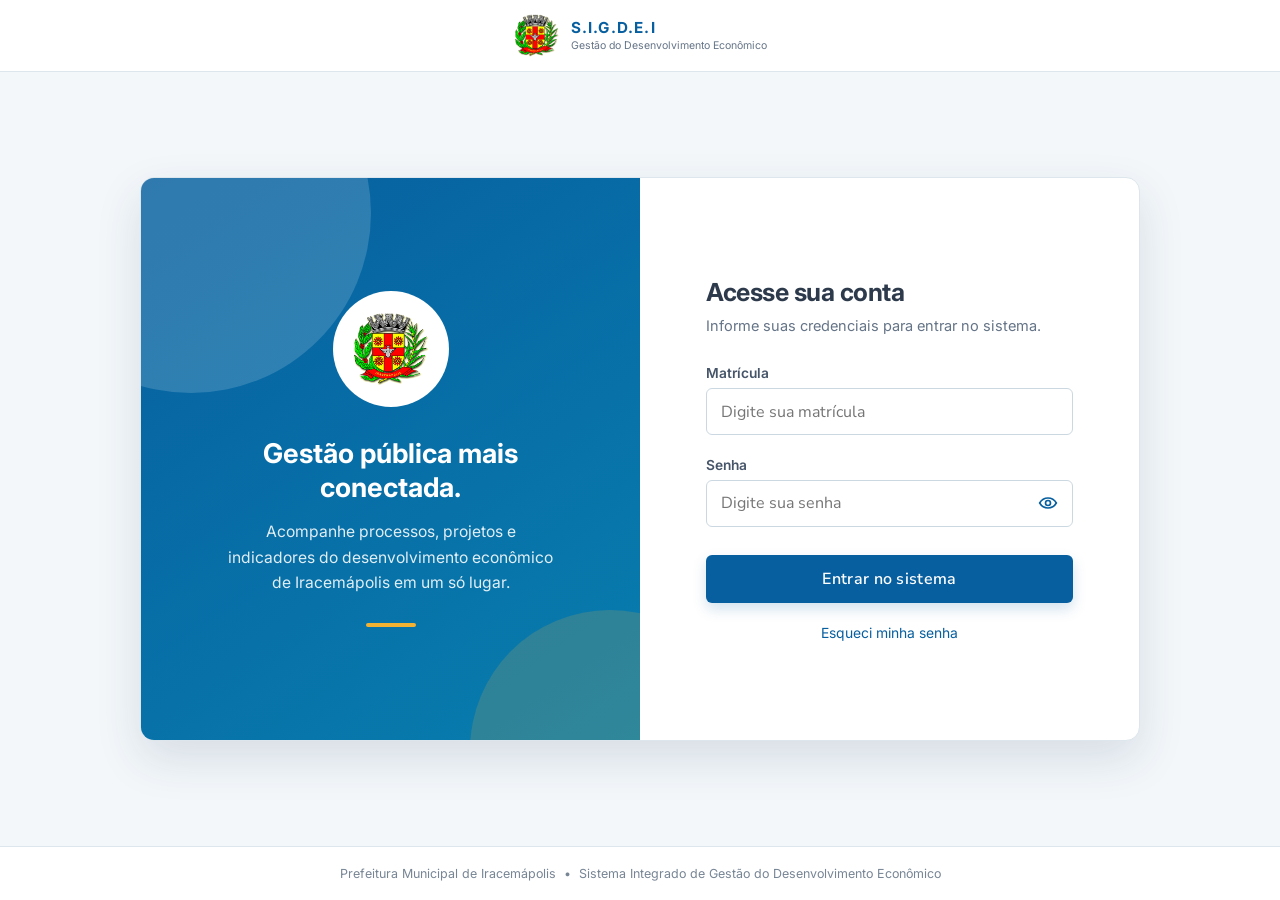
==== frontend/assistente.html @ 1ae90196 "Codigo Giovanna Upload referente a junção do código da Giovanna com o código já existente" ====
<!doctype html>
<html lang="pt-BR">
<head>
  <meta charset="utf-8">
  <meta name="viewport" content="width=device-width, initial-scale=1">
  <title>Assistente · SIGDEI</title>
  <link rel="stylesheet" href="assets/css/style.css">
  <style>
    body { background: #f3f6fa; color: #163b59; font-family: system-ui, sans-serif; }
    .assistant-page { max-width: 900px; margin: 0 auto; padding: 32px 24px 60px; }
    .assistant-heading { margin-bottom: 20px; }
    .assistant-heading h1 { margin: 0 0 8px; font-size: 28px; }
    .assistant-heading p { margin: 0; line-height: 1.5; }
    .assistant-status { display: block; margin: 16px 0; padding: 12px 14px; color: #31566f; background: #eaf2f7; border-radius: 9px; font-size: 14px; }
    .assistant-messages { display: grid; gap: 14px; min-height: 180px; margin: 18px 0; }
    .assistant-message { padding: 17px; background: #fff; border: 1px solid #d7e1e9; border-radius: 12px; white-space: pre-wrap; overflow-wrap: anywhere; }
    .assistant-message.user { margin-left: 10%; background: #e4f3ee; }
    .assistant-message strong { display: block; color: #0c776b; font-size: 12px; margin-bottom: 8px; }
    .assistant-sources { border-top: 1px solid #d7e1e9; margin-top: 13px; padding-top: 9px; font-size: 13px; color: #45637a; }
    .assistant-form { padding: 18px; background: #fff; border: 1px solid #d7e1e9; border-radius: 12px; }
    .assistant-form label { display: block; font-weight: 700; margin-bottom: 9px; }
    .assistant-form textarea { width: 100%; min-height: 90px; padding: 12px; border: 1px solid #b6c9d6; border-radius: 8px; font: inherit; resize: vertical; }
    .assistant-form button { display: block; margin: 12px 0 0 auto; padding: 10px 20px; border: 0; border-radius: 8px; color: white; background: #0c776b; font: inherit; font-weight: 700; cursor: pointer; }
    .assistant-form button:disabled { opacity: .55; cursor: wait; }
    .assistant-controls { display: flex; flex-wrap: wrap; gap: 12px; margin-bottom: 15px; }
    .assistant-controls label { margin: 0; }
    .assistant-controls select, .assistant-controls input { display: block; margin-top: 5px; padding: 9px; border: 1px solid #b6c9d6; border-radius: 8px; font: inherit; }
    .assistant-badges { display: flex; flex-wrap: wrap; gap: 8px; margin-top: 14px; }
    .assistant-badge { padding: 6px 10px; border-radius: 999px; color: #31566f; background: #eaf2f7; font-size: 13px; }
    [hidden] { display: none !important; }
  </style>
  <script src="assets/js/assistente.js" defer></script>
</head>
<body>
  <main class="assistant-page">
    <div class="assistant-heading">
      <h1>Assistente RAG</h1>
      <p>Faça uma pergunta em linguagem natural. A IA recupera automaticamente documentos e dados autorizados do SIGDEI antes de responder.</p>
      <div class="assistant-badges" aria-label="Fontes consultadas automaticamente">
        <span class="assistant-badge">Documentos</span>
        <span class="assistant-badge">Indicadores</span>
        <span class="assistant-badge">Projetos</span>
        <span id="assistant-strategic-badge" class="assistant-badge">IC-01 a IC-04</span>
      </div>
    </div>
    <span id="assistant-status" class="assistant-status" role="status">Verificando o RAG local…</span>
    <section id="assistant-messages" class="assistant-messages" aria-live="polite"></section>
    <form id="assistant-form" class="assistant-form">
      <div class="assistant-controls">
        <label for="assistant-start">Período dos dados — de
          <input id="assistant-start" type="date" required>
        </label>
        <label for="assistant-end">Até
          <input id="assistant-end" type="date" required>
        </label>
      </div>
      <label for="assistant-question">Sua pergunta</label>
      <textarea id="assistant-question" maxlength="2000" required placeholder="Ex.: Quantas empresas orientadas pelo SEBRAE chegaram ao crédito?"></textarea>
      <button id="assistant-send" type="submit">Perguntar</button>
    </form>
  </main>
</body>
</html>
---- frontend/assets/css/style.css ----
@import url('https://fonts.googleapis.com/css2?family=Inter:wght@300;400;500;600;700&family=Nunito+Sans:wght@400;500;600;700&display=swap');

:root {
    /* Paleta institucional SIGDEI */
    --bg-color: #f3f7fa;
    --surface-color: #075f9f;
    --primary-color: #075f9f;
    --primary-hover: #064a7d;
    --accent-color: #f4b233;
    --text-color: #ffffff;
    --text-muted: #dbeaf4;
    --ink-color: #26364a;
    --border-color: rgba(255, 255, 255, 0.18);
    
    --status-green: #10b981;
    --status-yellow: #f4b233;
    --status-red: #ef4444;
    --status-gray: #afa7a7;
    
    --shadow-sm: 0 1px 2px 0 rgba(0, 0, 0, 0.05);
    --shadow-md: 0 4px 6px -1px rgba(0, 0, 0, 0.1), 0 2px 4px -1px rgba(0, 0, 0, 0.06);
    --shadow-lg: 0 10px 15px -3px rgba(0, 0, 0, 0.1), 0 4px 6px -2px rgba(0, 0, 0, 0.05);
}

* {
    margin: 0;
    padding: 0;
    box-sizing: border-box;
    font-family: 'Inter', sans-serif;
}

body {
    background-color: #ffffff;
    color: var(--text-color);
    min-height: 100vh;
    display: flex;
    flex-direction: column;
    background-image: none;
}

/* Glassmorphism utility */
.glass {
    background: var(--surface-color);
    backdrop-filter: blur(12px);
    -webkit-backdrop-filter: blur(12px);
    border: 1px solid var(--border-color);
    border-radius: 16px;
    box-shadow: var(--shadow-lg);
}

/* Auth Pages */
.auth-container {
    display: flex;
    justify-content: center;
    align-items: center;
    flex: 1;
    padding: 2rem;
}

.auth-card {
    width: 100%;
    max-width: 400px;
    padding: 2.5rem;
    animation: slideUp 0.5s ease-out;
}

.auth-card h1 {
    font-size: 1.5rem;
    font-weight: 700;
    margin-bottom: 0.5rem;
    text-align: center;
}

.auth-card p {
    color: var(--text-muted);
    text-align: center;
    margin-bottom: 2rem;
    font-size: 0.875rem;
}

/* As áreas funcionais preservam o azul institucional; o entorno permanece branco. */
.app-container .main-content {
    background: #ffffff;
}

.app-container .glass {
    background: var(--surface-color);
}

.app-container .form-control {
    background: #064a7d !important;
    color: #ffffff !important;
    border-color: rgba(255, 255, 255, 0.22);
}

/* Forms */
.form-group {
    margin-bottom: 1.5rem;
}

.form-label {
    display: block;
    font-size: 0.875rem;
    font-weight: 500;
    margin-bottom: 0.5rem;
    color: var(--text-color);
}

.form-control {
    width: 100%;
    padding: 0.75rem 1rem;
    background: rgba(15, 23, 42, 0.6);
    border: 1px solid var(--border-color);
    border-radius: 8px;
    color: var(--text-color);
    font-size: 1rem;
    transition: all 0.3s ease;
}

.form-control:focus {
    outline: none;
    border-color: var(--primary-color);
    box-shadow: 0 0 0 3px rgba(59, 130, 246, 0.3);
}

.btn {
    display: inline-block;
    padding: 0.75rem 1.5rem;
    border-radius: 8px;
    font-weight: 600;
    text-align: center;
    cursor: pointer;
    transition: all 0.3s ease;
    border: none;
    font-size: 1rem;
    text-decoration: none;
}

.btn-primary {
    background-color: var(--primary-color);
    color: #ffffff;
    width: 100%;
}

.btn-primary:hover {
    background-color: var(--primary-hover);
    transform: translateY(-1px);
    box-shadow: 0 4px 12px rgba(59, 130, 246, 0.4);
}

.btn-sm {
    padding: 0.5rem 1rem;
    font-size: 0.875rem;
}

/* Dashboard Layout */
.app-container {
    display: flex;
    min-height: 100vh;
}

.sidebar {
    width: 260px;
    padding: 1.5rem;
    display: flex;
    flex-direction: column;
    border-right: 1px solid var(--border-color);
    background: #075f9f;
    backdrop-filter: blur(10px);
    position: sticky;
    top: 0;
    height: 100vh;
}

.sidebar-logo {
    font-size: 1.25rem;
    font-weight: 700;
    color: var(--text-color);
    margin-bottom: 2rem;
    display: flex;
    align-items: center;
    gap: 0.5rem;
}

.nav-menu {
    list-style: none;
    display: flex;
    flex-direction: column;
    gap: 0.5rem;
}

.nav-link {
    display: flex;
    align-items: center;
    gap: 0.75rem;
    padding: 0.75rem 1rem;
    color: var(--text-muted);
    text-decoration: none;
    border-radius: 8px;
    transition: all 0.2s;
    font-weight: 500;
}

.nav-link:hover, .nav-link.active {
    background: rgba(11, 10, 10, 0.1);
    color: var(--text-color);
}

.nav-link.active {
    border-left: 3px solid var(--primary-color);
    border-radius: 0 8px 8px 0;
}

.main-content {
    flex: 1;
    padding: 2rem;
    overflow-y: auto;
}

.header {
    display: flex;
    justify-content: space-between;
    align-items: center;
    margin-bottom: 2rem;
}

.page-title {
    font-size: 1.5rem;
    font-weight: 600;
}

.user-profile {
    display: flex;
    align-items: center;
    gap: 1rem;
}

.user-info h4 {
    font-size: 0.875rem;
    margin-bottom: 0.25rem;
}

.user-info p {
    font-size: 0.75rem;
    color: var(--text-muted);
}

/* Menu superior do dashboard */
.topbar {
    min-height: 72px;
    display: flex;
    align-items: center;
    justify-content: space-between;
    gap: 1.5rem;
    padding: 0.875rem 1.5rem;
    margin-bottom: 2rem;
    background: #ffffff;
    border: 1px solid #dce6ec;
    border-radius: 12px;
    box-shadow: 0 4px 14px rgba(38, 54, 74, 0.08);
}

.topbar .page-title,
.topbar .user-info h4 {
    color: #26364a;
}

.topbar .user-info p {
    color: #657487;
}

.topbar-avatar {
    width: 42px;
    height: 42px;
    display: flex;
    align-items: center;
    justify-content: center;
    flex: 0 0 42px;
    border-radius: 50%;
    color: #ffffff;
    background: #075f9f;
    font-weight: 700;
    font-size: 1rem;
}

.topbar-logout {
    display: inline-flex;
    align-items: center;
    gap: 0.45rem;
    padding: 0.55rem 0.75rem;
    border: 1px solid #dce6ec;
    border-radius: 7px;
    color: #064a7d;
    background: #ffffff;
    font-size: 0.875rem;
    font-weight: 600;
    text-decoration: none;
    transition: background 0.2s ease, border-color 0.2s ease;
}

.topbar-logout:hover {
    color: #ffffff;
    background: #064a7d;
    border-color: #064a7d;
}

/* Navbar horizontal do sistema */
.app-container {
    display: flex;
    flex-direction: row;
}

.top-navbar {
    min-height: 74px;
    display: flex;
    align-items: center;
    gap: 1.25rem;
    padding: 0.65rem 1.5rem;
    background: #ffffff;
    border-bottom: 1px solid #dce6ec;
    box-shadow: 0 3px 12px rgba(38, 54, 74, 0.07);
}

.topbar-brand {
    display: inline-flex;
    align-items: center;
    flex: 0 0 auto;
    gap: 0.65rem;
    color: #075f9f;
    font-size: 1.1rem;
    font-weight: 800;
    text-decoration: none;
}

.topnav-menu {
    display: flex;
    align-items: center;
    flex: 1;
    gap: 0.2rem;
    min-width: 0;
    margin: 0;
    padding: 0;
    list-style: none;
    overflow-x: auto;
}

.topnav-menu .nav-link {
    white-space: nowrap;
    color: #465569;
    padding: 0.6rem 0.72rem;
    font-size: 0.85rem;
}

.topnav-menu .nav-link:hover,
.topnav-menu .nav-link.active {
    color: #075f9f;
    background: #eef6fb;
}

.topnav-menu .nav-link.active {
    border-left: 0;
    border-bottom: 3px solid #f4b233;
    border-radius: 7px 7px 3px 3px;
}

.topnav-account {
    display: flex;
    align-items: center;
    gap: 0.65rem;
    flex: 0 0 auto;
}

.topnav-account .user-info {
    text-align: right;
}

.topnav-account .user-info h4 {
    color: #26364a;
}

.topnav-account .user-info p {
    color: #657487;
}

.top-navbar + .main-content {
    width: 100%;
    min-height: calc(100vh - 74px);
}

@media (max-width: 620px) {
    .topbar { padding: 0.75rem 1rem; }
    .topbar .page-title { font-size: 1.15rem; }
    .topbar .user-info { display: none; }
    .topbar-logout span { display: none; }
    .topbar-logout { padding: 0.55rem; }
    .top-navbar { align-items: flex-start; flex-wrap: wrap; padding: 0.65rem 1rem; }
    .topnav-menu { order: 3; flex-basis: 100%; }
    .topnav-account .user-info { display: none; }
}

/* Dashboard: composição clara com barra superior e menu lateral */
.sidebar {
    width: 200px;
    padding: 1.25rem 0.8rem;
    background: #053f67;
    border-right: 0;
}

.sidebar-logo {
    padding: 0 0.55rem;
    margin-bottom: 1.5rem;
    color: #ffffff;
}

.nav-link {
    color: #d6e7f2;
    border-radius: 6px;
}

.nav-link:hover,
.nav-link.active {
    color: #ffffff;
    background: rgba(255, 255, 255, 0.12);
}

.nav-link.active {
    border-left-color: #f4b233;
}

.dashboard-page .main-content {
    padding: 0 1.25rem 2rem;
    background: #f4f8fb;
}

.dashboard-page .topbar {
    min-height: 72px;
    padding: 0.8rem 1.5rem;
    margin: 0 -1.25rem 1.5rem;
    border: 0;
    border-bottom: 1px solid #dce6ec;
    border-radius: 0;
    box-shadow: 0 2px 8px rgba(38, 54, 74, 0.06);
}

.dashboard-page .topbar .page-title::before {
    content: 'Dashboard interno';
    display: block;
    margin-bottom: 2px;
    color: #657487;
    font-size: 0.69rem;
    font-weight: 500;
    letter-spacing: .02em;
}

.dashboard-page .glass {
    color: #26364a;
    background: #ffffff;
    border: 1px solid #e1eaf0;
    box-shadow: 0 3px 10px rgba(38, 54, 74, 0.07);
}

.dashboard-page .glass [style*="color: #fff"],
.dashboard-page .glass [style*="color:#fff"] {
    color: #26364a !important;
}

.dashboard-page .glass .form-label,
.dashboard-page .glass [style*="color: var(--text-muted)"] {
    color: #657487 !important;
}

.dashboard-page .glass .form-control {
    color: #26364a !important;
    background: #ffffff !important;
    border-color: #cbd8e1 !important;
}

.dashboard-page .glass .btn-primary {
    color: #ffffff !important;
    background: #075f9f !important;
}

.dashboard-page .glass .btn-primary:hover {
    background: #064a7d !important;
}

.dashboard-page .glass .btn:not(.btn-primary) {
    color: #075f9f !important;
    background: #eef6fb !important;
    border-color: #c9e2f0 !important;
}

/* Padrão compartilhado por todas as páginas internas */
.app-container .sidebar {
    width: 200px;
    padding: 1.25rem 0.8rem;
    background: #053f67;
    border-right: 0;
}

.app-container .sidebar-logo {
    padding: 0 0.55rem;
    margin-bottom: 1.5rem;
    color: #ffffff;
}

.app-container .sidebar .nav-link {
    color: #d6e7f2;
    border-radius: 6px;
    font-weight: 400;
}

.app-container .sidebar .nav-link:hover,
.app-container .sidebar .nav-link.active {
    color: #ffffff;
    background: rgba(255, 255, 255, 0.12);
}

.app-container .sidebar .nav-link.active {
    border-left-color: #f4b233;
}

.app-container .main-content {
    padding: 0 1.25rem 2rem;
    background: #f4f8fb;
}

.app-container .main-content > .header {
    min-height: 72px;
    padding: 0.8rem 1.5rem !important;
    margin: 0 -1.25rem 1.5rem !important;
    background: #ffffff !important;
    border: 0 !important;
    border-bottom: 1px solid #dce6ec !important;
    border-radius: 0 !important;
    box-shadow: 0 2px 8px rgba(38, 54, 74, 0.06) !important;
}

.app-container .main-content > .header .page-title,
.app-container .main-content > .header .user-info h4 {
    color: #26364a;
}

.app-container .main-content > .header .user-info p {
    color: #657487;
}

.app-container .main-content > .header .user-profile > div[id="user-avatar"] {
    width: 42px !important;
    height: 42px !important;
    flex: 0 0 42px;
    color: #ffffff;
    background: #075f9f !important;
    font-size: 1rem;
}

.app-container .main-content > .header #logout-btn {
    display: inline-flex;
    align-items: center;
    gap: 0.45rem;
    padding: 0.55rem 0.75rem;
    margin-left: 0 !important;
    border: 1px solid #dce6ec;
    border-radius: 7px;
    color: #064a7d !important;
    background: #ffffff;
    font-size: 0.875rem;
    font-weight: 600;
    text-decoration: none;
}

.app-container .main-content > .header #logout-btn::after {
    content: 'Sair';
}

.app-container .main-content > .header #logout-btn:hover {
    color: #ffffff !important;
    background: #064a7d;
    border-color: #064a7d;
}

.app-container .main-content .glass:not(.header) {
    color: #26364a;
    background: #ffffff;
    border: 1px solid #e1eaf0;
    box-shadow: 0 3px 10px rgba(38, 54, 74, 0.07);
}

.app-container .main-content .glass:not(.header) [style*="color: #fff"],
.app-container .main-content .glass:not(.header) [style*="color:#fff"] {
    color: #26364a !important;
}

.app-container .main-content .glass:not(.header) .form-control {
    color: #26364a !important;
    background: #ffffff !important;
    border-color: #cbd8e1 !important;
}

@media (max-width: 800px) {
    .app-container .sidebar { width: 64px; padding: 1rem 0.45rem; }
    .app-container .sidebar-logo span,
    .app-container .sidebar .nav-link { font-size: 0; justify-content: center; }
    .app-container .sidebar .nav-link i { font-size: 1rem; }
    .app-container .sidebar-logo { padding: 0; justify-content: center; }
    .app-container .main-content { padding: 0 0.85rem 1.25rem; }
    .app-container .main-content > .header { margin-left: -0.85rem !important; margin-right: -0.85rem !important; }
    .app-container .main-content > .header .user-info { display: none; }
    .app-container .main-content > .header #logout-btn::after { content: ''; }
}

/* Casca persistente: navegação fixa e conteúdo carregado sem recarregar o menu. */
.app-shell { overflow: hidden; }
.shell-container { height: 100vh; }
.shell-workspace { display: flex; flex: 1; min-width: 0; flex-direction: column; background: #f4f8fb; }
.shell-topbar { min-height: 72px; display: flex; align-items: center; justify-content: space-between; gap: 1.5rem; padding: .8rem 1.5rem; background: #ffffff; border-bottom: 1px solid #dce6ec; box-shadow: 0 2px 8px rgba(38,54,74,.06); }
.shell-eyebrow { display: block; margin-bottom: 2px; color: #657487; font-size: .69rem; font-weight: 500; }
.shell-topbar h1 { margin: 0; color: #26364a; font-size: 1.35rem; }
.shell-title-group { display: flex; align-items: center; gap: .9rem; }
.sidebar-toggle { width: 32px; height: 32px; display: inline-grid; place-items: center; flex: 0 0 32px; border: 1px solid #dce6ec; border-radius: 6px; color: #465569; background: #ffffff; cursor: pointer; transition: color .2s ease, background .2s ease, border-color .2s ease; }
.sidebar-toggle:hover { color: #07547f; background: #eef6fb; border-color: #bcd9e9; }
.shell-account { display: flex; align-items: center; gap: .65rem; }
.shell-user-info { display: flex; flex-direction: column; text-align: right; }
.shell-user-info strong { color: #26364a; font-size: .86rem; }
.shell-user-info span { color: #657487; font-size: .74rem; }
.shell-avatar { width: 42px; height: 42px; display: grid; place-items: center; border-radius: 50%; color: #ffffff; background: #075f9f; font-weight: 700; }
.shell-logout { display: inline-flex; align-items: center; gap: .45rem; padding: .55rem .75rem; border: 1px solid #dce6ec; border-radius: 7px; color: #064a7d; background: #ffffff; font-size: .875rem; font-weight: 600; cursor: pointer; }
.shell-logout:hover { color: #ffffff; background: #064a7d; border-color: #064a7d; }
.frame-stack { position: relative; flex: 1; min-height: 0; overflow: hidden; background: #f4f8fb; }
.content-frame { position: absolute; inset: 0; width: 100%; height: 100%; border: 0; background: #f4f8fb; opacity: 0; pointer-events: none; transition: opacity .2s ease; }
.content-frame.is-active { opacity: 1; pointer-events: auto; }
.content-frame.is-loading { opacity: 0; }
.shell-workspace { position: relative; }
.shell-workspace::after { position: absolute; z-index: 5; top: 50%; left: 50%; width: 22px; height: 22px; content: ''; opacity: 0; pointer-events: none; border: 2px solid rgba(7, 95, 159, .14); border-top-color: #075f9f; border-radius: 50%; transform: translate(-50%, -50%); transition: opacity .12s ease; }
.shell-workspace.is-loading::after { opacity: 1; animation: shell-spin .7s linear infinite; }
@keyframes shell-spin { to { transform: translate(-50%, -50%) rotate(360deg); } }

/* Páginas abertas dentro da casca: somente o conteúdo permanece visível. */
.embedded-view .sidebar,
.embedded-view .main-content > .header,
.embedded-view .main-content > .topbar { display: none !important; }
.embedded-view {
    --text-color: #26364a;
    --text-muted: #657487;
    --border-color: #dce6ec;
    --surface-color: #ffffff;
    background: #f5f9fc;
    color: #26364a;
}
.embedded-view .app-container { display: block; min-height: 100vh; }
.embedded-view .main-content { min-height: 100vh; padding: 1.25rem !important; background: #f4f8fb !important; }
.embedded-view .main-content > .glass { color: #26364a; background: #ffffff; border: 1px solid #e1eaf0; box-shadow: 0 3px 10px rgba(38,54,74,.07); }
.embedded-view .main-content > .glass [style*="color: #fff"],
.embedded-view .main-content > .glass [style*="color:#fff"],
.embedded-view .main-content > .glass p[style*="color: white"],
.embedded-view .main-content > .glass p[style*="color:white"],
.embedded-view .main-content > .glass h1[style*="color: white"],
.embedded-view .main-content > .glass h2[style*="color: white"],
.embedded-view .main-content > .glass h3[style*="color: white"],
.embedded-view .main-content > .glass h4[style*="color: white"],
.embedded-view .main-content > .glass label[style*="color: white"] { color: #26364a !important; }
.embedded-view .main-content .form-control { color: #26364a !important; background: #ffffff !important; border-color: #cbd8e1 !important; }
.embedded-view .main-content .form-label,
.embedded-view .main-content label { color: #465569 !important; }
.embedded-view .main-content input,
.embedded-view .main-content select,
.embedded-view .main-content textarea { color: #26364a !important; }
.embedded-view .main-content ::placeholder { color: #7b8a99; opacity: 1; }

/* Componentes originalmente desenhados para fundo escuro. */
.embedded-view .tabs { border-bottom-color: #dce6ec !important; }
.embedded-view .tab-btn { color: #657487 !important; font-weight: 600; }
.embedded-view .tab-btn:hover { color: #064a7d !important; background: #eef6fb !important; }
.embedded-view .tab-btn.active { color: #ffffff !important; background: #075f9f !important; }
.embedded-view #indicadores-container > p { color: #657487 !important; }
.embedded-view .card-indicador { background: #ffffff !important; border-color: #e1eaf0 !important; box-shadow: 0 2px 7px rgba(24, 52, 75, .07); }
.embedded-view .card-indicador:hover { background: #ffffff !important; }
.embedded-view .card-indicador .card-title { color: #26364a !important; }
.embedded-view .card-indicador .card-meta,
.embedded-view .card-indicador .card-meta span { color: #657487 !important; }
.embedded-view .card-indicador button[style*="color: rgba(255"] { color: #075f9f !important; }
.embedded-view .card-indicador .card-value span { color: #657487 !important; }
.embedded-view .light-table th { color: #465569 !important; background: #f3f7fa !important; }
.embedded-view .light-table td { color: #26364a !important; }

/* Tabelas, listas e textos inseridos dinamicamente nas telas internas. */
.embedded-view .main-content { color: #26364a; }
.embedded-view .main-content .data-table th,
.embedded-view .main-content .data-table td { border-bottom-color: #e1eaf0; }
.embedded-view .main-content .data-table th { color: #465569; background: #f3f7fa; }
.embedded-view .main-content .data-table td { color: #26364a; }
.embedded-view .main-content [style*="color: var(--text-muted)"],
.embedded-view .main-content [style*="color: #b9d5e6"],
.embedded-view .main-content [style*="color:#b9d5e6"] { color: #657487 !important; }
.embedded-view .main-content td[style*="color: #fff"],
.embedded-view .main-content td[style*="color:#fff"],
.embedded-view .main-content th[style*="color: #fff"],
.embedded-view .main-content th[style*="color:#fff"],
.embedded-view .main-content h1[style*="color: #fff"],
.embedded-view .main-content h2[style*="color: #fff"],
.embedded-view .main-content h3[style*="color: #fff"],
.embedded-view .main-content h4[style*="color: #fff"],
.embedded-view .main-content span[style*="color: #fff"] { color: #26364a !important; }

/* Ícones usados como parte de títulos seguem a cor do título. */
.embedded-view .main-content h1 i[style*="status-yellow"],
.embedded-view .main-content h2 i[style*="status-yellow"],
.embedded-view .main-content h3 i[style*="status-yellow"],
.embedded-view .main-content h4 i[style*="status-yellow"],
.embedded-view .main-content h5 i[style*="status-yellow"],
.embedded-view .main-content h6 i[style*="status-yellow"] {
    color: #26364a !important;
}

@media (max-width: 800px) {
    .shell-user-info { display: none; }
    .shell-logout span { display: none; }
    .shell-logout { padding: .55rem; }
}

/* Refinamento visual: navegação leve e tipografia inspiradas na referência. */
body,
button,
input,
select,
textarea {
    font-family: "Nunito Sans", "Inter", Arial, sans-serif;
}

.sidebar,
.app-container .sidebar {
    width: 200px;
    padding: 1rem .65rem;
    background: #003f66;
}

.sidebar-logo,
.app-container .sidebar-logo {
    min-height: 52px;
    padding: 0 .45rem;
    margin-bottom: .8rem;
    color: #ffffff;
    font-size: .9rem;
    font-weight: 600;
}

.nav-menu,
.topnav-menu {
    gap: .18rem;
}

.sidebar .nav-link,
.app-container .sidebar .nav-link {
    gap: .85rem;
    min-height: 37px;
    padding: .58rem .7rem;
    color: #c6d8e4;
    border-left: 0;
    border-radius: 5px;
    font-size: .82rem;
    font-weight: 400;
}

.sidebar .nav-link i,
.app-container .sidebar .nav-link i {
    width: 15px;
    color: #c6d8e4;
    font-size: .88rem;
    text-align: center;
}

.sidebar .nav-link:hover,
.sidebar .nav-link.active,
.app-container .sidebar .nav-link:hover,
.app-container .sidebar .nav-link.active {
    color: #ffffff;
    background: #07547f;
}

.sidebar .nav-link.active,
.app-container .sidebar .nav-link.active {
    border-left: 0;
    box-shadow: inset 3px 0 0 #f4b233;
    font-weight: 600;
}

.sidebar .nav-link.active i,
.sidebar .nav-link:hover i {
    color: #ffffff;
}

/* Estado compacto do menu lateral. */
.app-shell.sidebar-collapsed .sidebar { width: 64px; padding-left: .42rem; padding-right: .42rem; transition: width .22s ease, padding .22s ease; }
.app-shell .sidebar { transition: width .22s ease, padding .22s ease; }
.app-shell.sidebar-collapsed .sidebar-logo { justify-content: center; padding: 0; }
.app-shell.sidebar-collapsed .sidebar-logo img { height: 31px !important; }
.app-shell.sidebar-collapsed .sidebar-brand-label,
.app-shell.sidebar-collapsed .nav-label { width: 0; overflow: hidden; opacity: 0; white-space: nowrap; transition: opacity .12s ease, width .18s ease; }
.app-shell.sidebar-collapsed .sidebar .nav-link { justify-content: center; gap: 0; padding-left: .45rem; padding-right: .45rem; }
.app-shell.sidebar-collapsed .sidebar .nav-link i { width: auto; font-size: 1rem; }
.app-shell .sidebar-brand-label,
.app-shell .nav-label { opacity: 1; transition: opacity .18s ease, width .18s ease; }

.shell-topbar,
.app-container .main-content > .header {
    min-height: 64px;
    padding: .65rem 1.35rem;
    box-shadow: 0 1px 4px rgba(24, 52, 75, .08);
}

.shell-eyebrow,
.dashboard-page .topbar .page-title::before {
    color: #6d8494;
    font-size: .66rem;
}

.shell-topbar h1,
.app-container .main-content > .header .page-title {
    color: #17324a;
    font-size: 1.05rem;
    font-weight: 700;
}

.shell-user-info strong,
.app-container .main-content > .header .user-info h4 {
    font-size: .79rem;
    font-weight: 700;
}

.shell-user-info span,
.app-container .main-content > .header .user-info p {
    font-size: .68rem;
}

.shell-avatar,
.topbar-avatar,
.app-container .main-content > .header .user-profile > div[id="user-avatar"] {
    width: 36px !important;
    height: 36px !important;
    flex-basis: 36px;
    background: #07547f !important;
    font-size: .86rem;
}

.shell-workspace,
.app-container .main-content,
.embedded-view .main-content {
    background: #f5f9fc !important;
}

.app-container .main-content .glass:not(.header),
.embedded-view .main-content > .glass {
    border-color: #e3ebf0;
    border-radius: 8px;
    box-shadow: 0 2px 7px rgba(24, 52, 75, .07);
}

/* Dashboard Cards */
.stats-grid {
    display: grid;
    grid-template-columns: repeat(auto-fit, minmax(240px, 1fr));
    gap: 1.5rem;
    margin-bottom: 2rem;
}

.stat-card {
    padding: 1.5rem;
    display: flex;
    flex-direction: column;
    gap: 0.5rem;
    background-color: #ffffff;
}

.stat-title {
    color: rgb(17, 2, 74);
    font-size: 0.875rem;
    font-weight: 500;
}

.stat-value {
    font-size: 2rem;
    font-weight: 700;
    color: rgb(17, 2, 74);
}

/* Tables */
.table-container {
    overflow-x: auto;
}

.data-table {
    width: 100%;
    border-collapse: collapse;
    margin-top: 1rem;
}

.data-table th, .data-table td {
    padding: 1rem;
    text-align: left;
    border-bottom: 1px solid var(--border-color);
}

.data-table th {
    color: var(--text-muted);
    font-weight: 500;
    font-size: 0.875rem;
    text-transform: uppercase;
    letter-spacing: 0.05em;
}

.data-table tr:hover {
    background: rgba(255, 255, 255, 0.02);
}

/* Tags */
.status-tag {
    display: inline-block;
    padding: 0.25rem 0.75rem;
    border-radius: 9999px;
    font-size: 0.75rem;
    font-weight: 600;
}

.status-andamento { background: rgba(245, 158, 11, 0.2); color: var(--status-yellow); }
.status-concluido { background: rgba(16, 185, 129, 0.2); color: var(--status-green); }
.status-atrasado { background: rgba(239, 68, 68, 0.2); color: var(--status-red); }
.status-encerrado { background: rgba(125, 127, 129, 0.281); color: var(--status-gray); }

/* Animations */
@keyframes slideUp {
    from {
        opacity: 0;
        transform: translateY(20px);
    }
    to {
        opacity: 1;
        transform: translateY(0);
    }
}

.alert {
    padding: 1rem;
    border-radius: 8px;
    margin-bottom: 1rem;
    font-size: 0.875rem;
}

.alert-error {
    background: rgba(239, 68, 68, 0.1);
    color: #fca5a5;
    border: 1px solid rgba(239, 68, 68, 0.2);
}

.alert-success {
    background: rgba(16, 185, 129, 0.1);
    color: #6ee7b7;
    border: 1px solid rgba(16, 185, 129, 0.2);
}
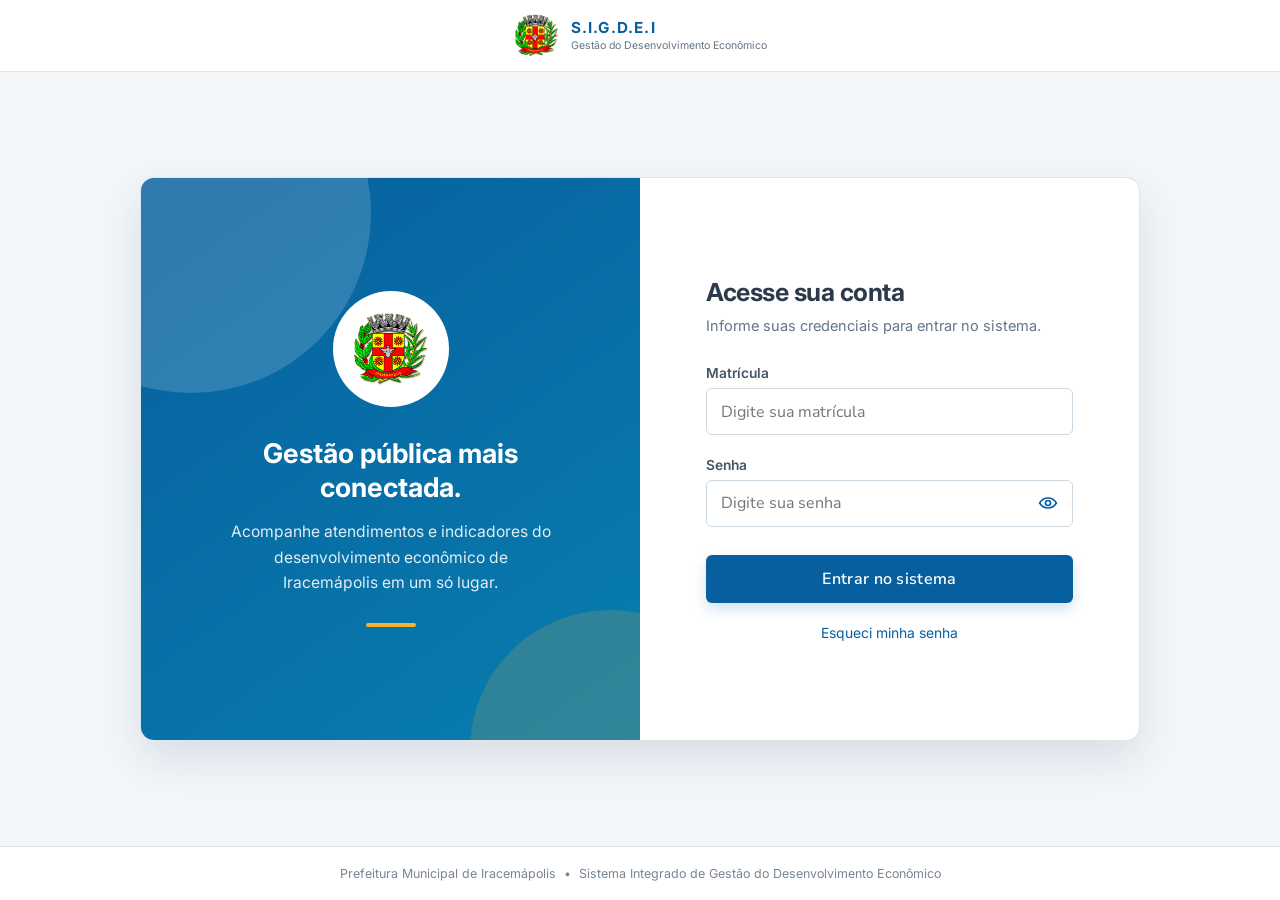
==== commit 22dab439: "Reestrutura SIGDEI e prepara distribuição segura" ====
--- a/frontend/assistente.html
+++ b/frontend/assistente.html
@@ -30,23 +30,21 @@
     [hidden] { display: none !important; }
   </style>
   <script src="assets/js/assistente.js" defer></script>
+    <script src="assets/js/api.js"></script>
 </head>
 <body>
   <main class="assistant-page">
     <div class="assistant-heading">
-      <h1>Assistente RAG</h1>
-      <p>Faça uma pergunta em linguagem natural. A IA recupera automaticamente documentos e dados autorizados do SIGDEI antes de responder.</p>
-      <div class="assistant-badges" aria-label="Fontes consultadas automaticamente">
-        <span class="assistant-badge">Documentos</span>
-        <span class="assistant-badge">Indicadores</span>
-        <span class="assistant-badge">Projetos</span>
-        <span id="assistant-strategic-badge" class="assistant-badge">IC-01 a IC-04</span>
-      </div>
+      <h1>Assistente SIGDEI</h1>
+      <p>Consulte indicadores, atendimentos, crédito e vagas por período.</p>
     </div>
-    <span id="assistant-status" class="assistant-status" role="status">Verificando o RAG local…</span>
+    <span id="assistant-status" class="assistant-status" role="status">Carregando assistente…</span>
     <section id="assistant-messages" class="assistant-messages" aria-live="polite"></section>
     <form id="assistant-form" class="assistant-form">
       <div class="assistant-controls">
+        <label id="assistant-source-label" hidden>Fonte
+          <select id="assistant-source"><option value="dados">Dados do SIGDEI</option><option value="documentos">Documentos locais</option></select>
+        </label>
         <label for="assistant-start">Período dos dados — de
           <input id="assistant-start" type="date" required>
         </label>
